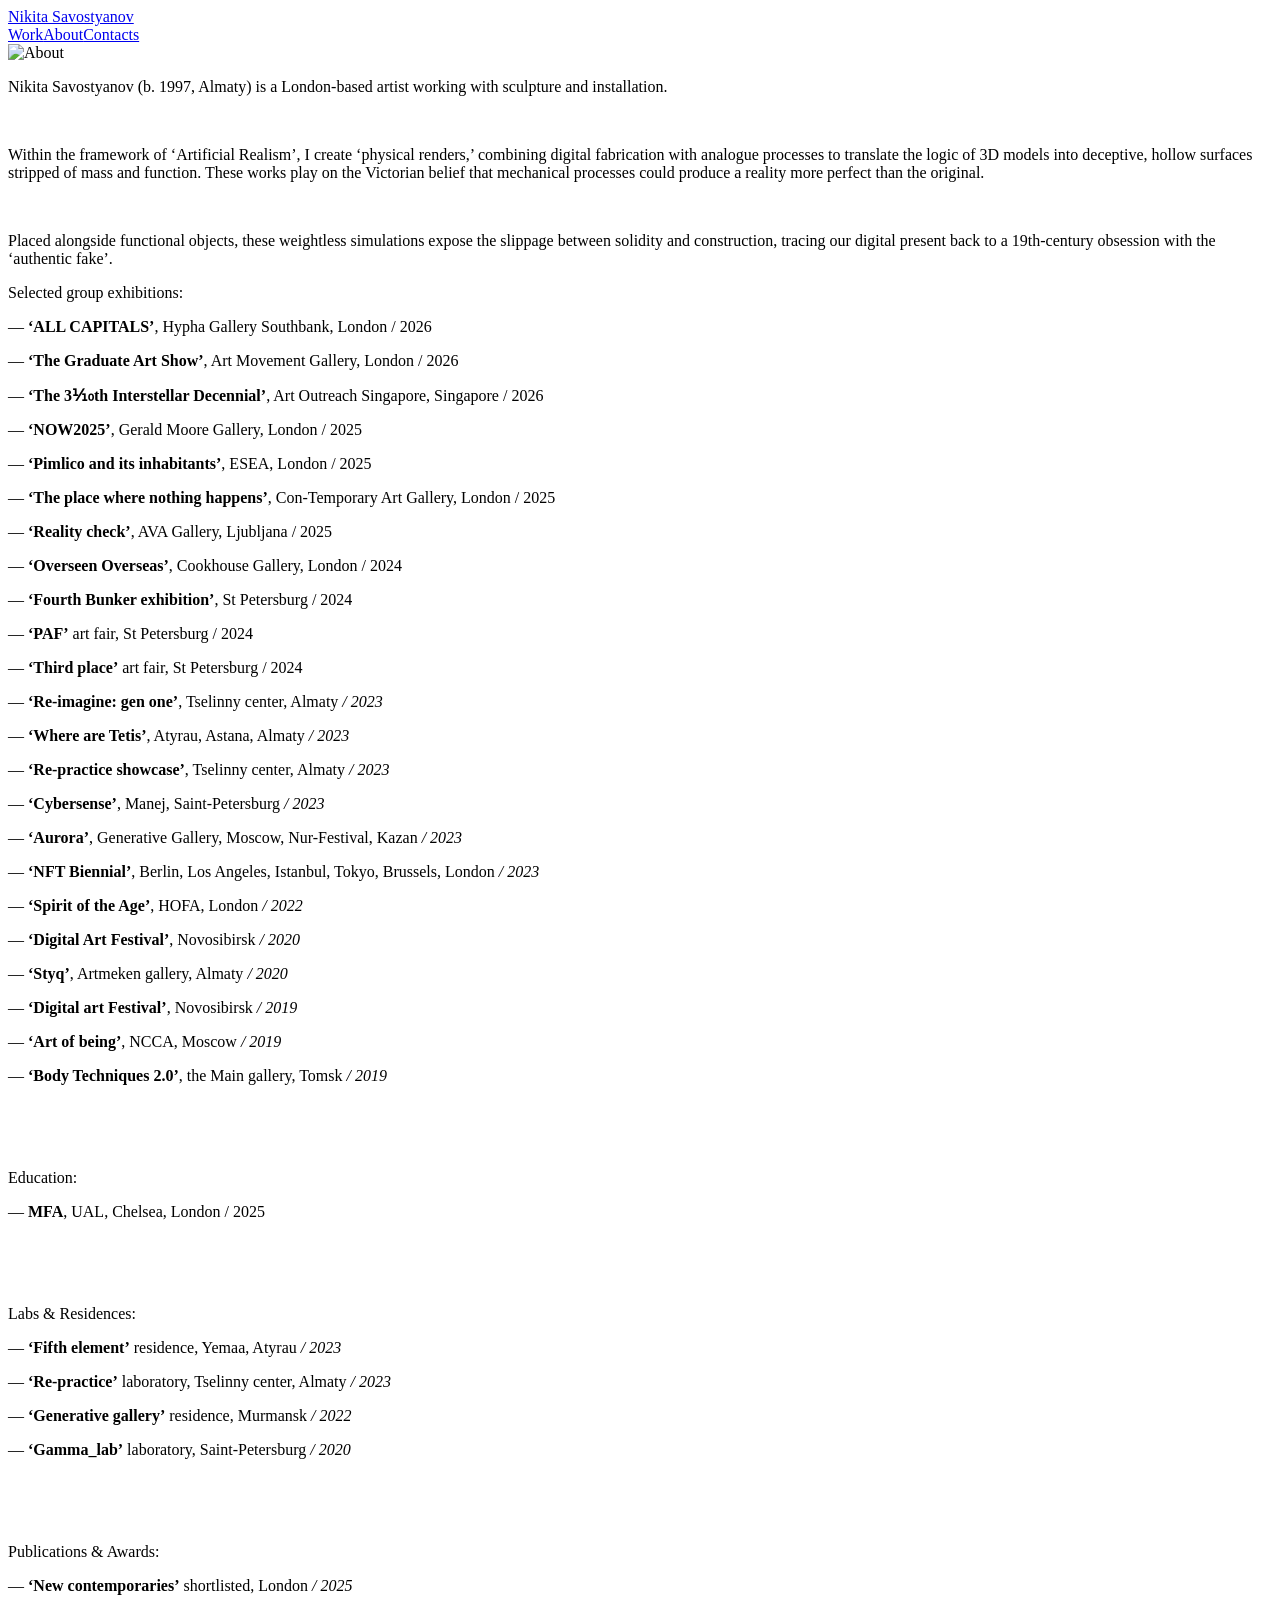
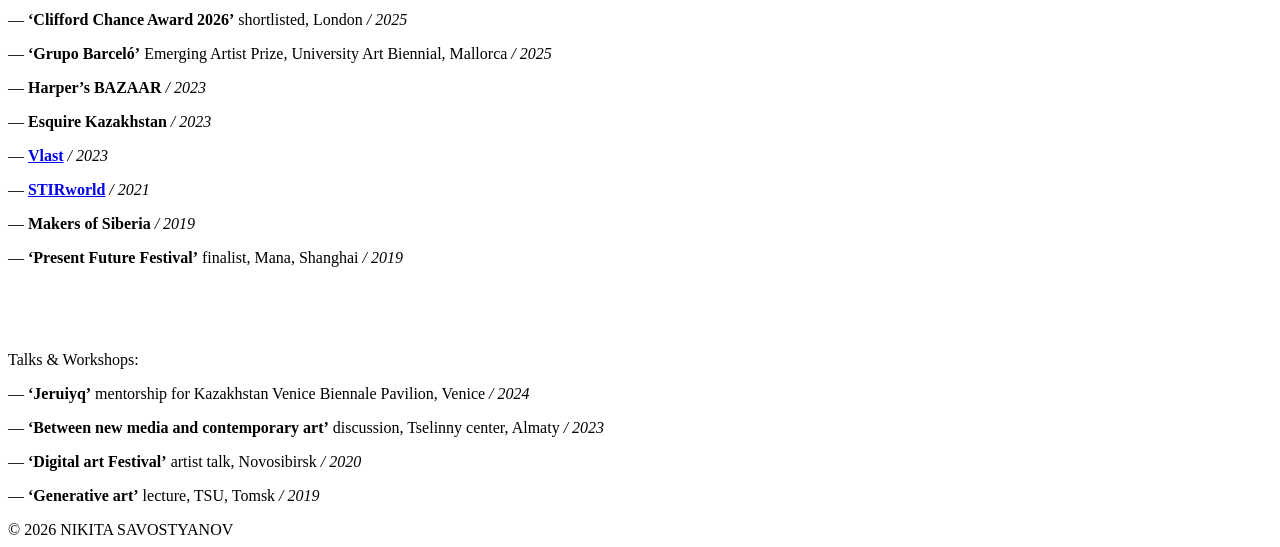
==== about/index.html @ a2f699ba "Publish 2026-10-03 22:39" ====
<!doctype html>
<html lang="en">
<head>
<meta charset="utf-8"><meta name="robots" content="noindex">
<meta name="viewport" content="width=device-width, initial-scale=1">
<title>Nikita Savostyanov — About</title>
<meta name="description" content="Nikita Savostyanov (b. 1997, Almaty) is a London-based artist working with sculpture and installation. Within the framework of ‘Artificial Realism’, I create ‘physical renders,’ co">
<meta property="og:title" content="Nikita Savostyanov — About">
<meta property="og:description" content="Nikita Savostyanov (b. 1997, Almaty) is a London-based artist working with sculpture and installation. Within the framework of ‘Artificial Realism’, I create ‘physical renders,’ co">
<meta property="og:type" content="website">
<link rel="canonical" href="https://nikitasav.com/about/">
<meta property="og:url" content="https://nikitasav.com/about/">


<link rel="preconnect" href="https://fonts.googleapis.com">
<link rel="preconnect" href="https://fonts.gstatic.com" crossorigin>
<link rel="stylesheet" href="https://fonts.googleapis.com/css2?family=Inter:ital,wght@0,400;0,700;1,400;1,700&display=swap">
<link rel="stylesheet" href="/nikitasav_website/theme/site.css?v=aeaf76d1">
<style>@font-face{font-family:"NS Meta";font-weight:400;font-style:normal;font-display:swap;src:url("/nikitasav_website/fonts/ns-meta-400.ttf") format("truetype")}@font-face{font-family:"NS Meta";font-weight:300;font-style:normal;font-display:swap;src:url("/nikitasav_website/fonts/ns-meta-300.ttf") format("truetype")}@font-face{font-family:"NS Meta";font-weight:700;font-style:normal;font-display:swap;src:url("/nikitasav_website/fonts/ns-meta-700.ttf") format("truetype")}</style>

</head>
<body>
<header class="hdr"><div class="hdr-in"><a class="hdr-name" href="/nikitasav_website/">Nikita Savostyanov</a><nav><a href="/nikitasav_website/">Work</a><a href="/nikitasav_website/about/" class="on">About</a><a href="/nikitasav_website/contacts/">Contacts</a></nav></div></header>
<main class="page no-zoom"><div class="grid">
<div class="blk blk-image" data-id="b1" style="--x:1;--y:3;--w:19;--h:22;--mo:0;--ar:19/22"><img src="/nikitasav_website/media/pages/about/01-960.jpg" srcset="/nikitasav_website/media/pages/about/01-480.jpg 480w, /nikitasav_website/media/pages/about/01-960.jpg 960w, /nikitasav_website/media/pages/about/01-1440.jpg 1440w, /nikitasav_website/media/pages/about/01-1942.jpg 1942w" sizes="(max-width:800px) 100vw, 28vw" width="1942" height="2178" alt="About" loading="eager" decoding="async"></div>
<div class="blk blk-text" data-id="b2" style="--x:21;--y:3;--w:27;--h:12;--mo:1;--ar:27/12"><div class="txt t-body a-left"><p>Nikita Savostyanov (b. 1997, Almaty) is a London-based artist working with sculpture and installation.</p><p><br></p><p>Within the framework of ‘Artificial Realism’, I create ‘physical renders,’ combining digital fabrication with analogue processes to translate the logic of 3D models into deceptive, hollow surfaces stripped of mass and function. These works play on the Victorian belief that mechanical processes could produce a reality more perfect than the original.</p><p><br></p><p>Placed alongside functional objects, these weightless simulations expose the slippage between solidity and construction, tracing our digital present back to a 19th-century obsession with the ‘authentic fake’.</p></div></div>
<div class="blk blk-text" data-id="b3" style="--x:1;--y:26;--w:44;--h:69;--mo:2;--ar:44/69"><div class="txt t-list a-left"><p class="hd">Selected group exhibitions:</p><p>— <strong>‘ALL CAPITALS’</strong>, Hypha Gallery Southbank, London / 2026</p><p>— <strong>‘The Graduate Art Show’</strong>, Art Movement Gallery, London / 2026</p><p>— <strong>‘The 3⅒th Interstellar Decennial’</strong>, Art Outreach Singapore, Singapore / 2026</p><p>— <strong>‘NOW2025’</strong>, Gerald Moore Gallery, London / 2025</p><p>— <strong>‘Pimlico and its inhabitants’</strong>, ESEA, London / 2025</p><p>— <strong>‘The place where nothing happens’</strong>, Con-Temporary Art Gallery, London / 2025</p><p>— <strong>‘Reality check’</strong>, AVA Gallery, Ljubljana / 2025</p><p>— <strong>‘Overseen Overseas’</strong>, Cookhouse Gallery, London / 2024</p><p>— <strong>‘Fourth Bunker exhibition’</strong>, St Petersburg / 2024</p><p>— <strong>‘PAF’</strong> art fair, St Petersburg / 2024</p><p>— <strong>‘Third place’</strong> art fair, St Petersburg / 2024</p><p>— <strong>‘Re-imagine: gen one’</strong>, Tselinny center, Almaty <em>/ 2023</em></p><p>— <strong>‘Where are Tetis’</strong>, Atyrau, Astana, Almaty <em>/ 2023</em></p><p>— <strong>‘Re-practice showcase’</strong>, Tselinny center, Almaty <em>/ 2023</em></p><p>— <strong>‘Cybersense’</strong>, Manej, Saint-Petersburg <em>/ 2023</em></p><p>— <strong>‘Aurora’</strong>, Generative Gallery, Moscow, Nur-Festival, Kazan <em>/ 2023</em></p><p>— <strong>‘NFT Biennial’</strong>, Berlin, Los Angeles, Istanbul, Tokyo, Brussels, London <em>/ 2023</em></p><p>— <strong>‘Spirit of the Age’</strong>, HOFA, London <em>/ 2022</em></p><p>— <strong>‘Digital Art Festival’</strong>, Novosibirsk <em>/ 2020</em></p><p>— <strong>‘Styq’</strong>, Artmeken gallery, Almaty <em>/ 2020</em></p><p>— <strong>‘Digital art Festival’</strong>, Novosibirsk <em>/ 2019</em></p><p>— <strong>‘Art of being’</strong>, NCCA, Moscow <em>/ 2019</em></p><p>— <strong>‘Body Techniques 2.0’</strong>, the Main gallery, Tomsk <em>/ 2019</em></p><p><br></p><p><br></p><p class="hd">Education:</p><p>— <strong>MFA</strong>, UAL, Chelsea, London / 2025</p><p><br></p><p><br></p><p class="hd">Labs &amp; Residences:</p><p>— <strong>‘Fifth element’</strong> residence, Yemaa, Atyrau <em>/ 2023</em></p><p>— <strong>‘Re-practice’</strong> laboratory, Tselinny center, Almaty <em>/ 2023</em></p><p>— <strong>‘Generative gallery’</strong> residence, Murmansk <em>/ 2022</em></p><p>— <strong>‘Gamma_lab’</strong> laboratory, Saint-Petersburg <em>/ 2020</em></p><p><br></p><p><br></p><p class="hd">Publications &amp; Awards:</p><p>— <strong>‘New contemporaries’</strong> shortlisted, London <em>/ 2025</em></p><p>— <strong>‘Clifford Chance Award 2026’</strong> shortlisted, London <em>/ 2025</em></p><p>— <strong>‘Grupo Barceló’</strong> Emerging Artist Prize, University Art Biennial, Mallorca <em>/ 2025</em></p><p>— <strong>Harper’s BAZAAR</strong> <em>/ 2023</em></p><p>— <strong>Esquire Kazakhstan</strong> <em>/ 2023</em></p><p>— <a href="https://vlast.kz/lifestyle/56840-zivoe-iskusstvo.html" target="_blank" rel="noopener"><strong>Vlast</strong></a> <em>/ 2023</em></p><p>— <a href="https://www.stirworld.com/see-features-digital-flow-exploring-the-nature-inspired-art-of-emergent-practitioner-pronoun-m" target="_blank" rel="noopener"><strong>STIRworld</strong></a> <em>/ 2021</em></p><p>— <strong>Makers of Siberia</strong> <em>/ 2019</em></p><p>— <strong>‘Present Future Festival’</strong> finalist, Mana, Shanghai <em>/ 2019</em></p><p><br></p><p><br></p><p class="hd">Talks &amp; Workshops:</p><p>— <strong>‘Jeruiyq’</strong> mentorship for Kazakhstan Venice Biennale Pavilion, Venice <em>/ 2024</em></p><p>— <strong>‘Between new media and contemporary art’</strong> discussion, Tselinny center, Almaty <em>/ 2023</em></p><p>— <strong>‘Digital art Festival’</strong> artist talk, Novosibirsk <em>/ 2020</em></p><p>— <strong>‘Generative art’</strong> lecture, TSU, Tomsk <em>/ 2019</em></p></div></div>
</div></main>
<footer class="ftr">© 2026 NIKITA SAVOSTYANOV</footer>
<script src="/nikitasav_website/theme/site.js?v=927d8d87" defer></script>

</body>
</html>
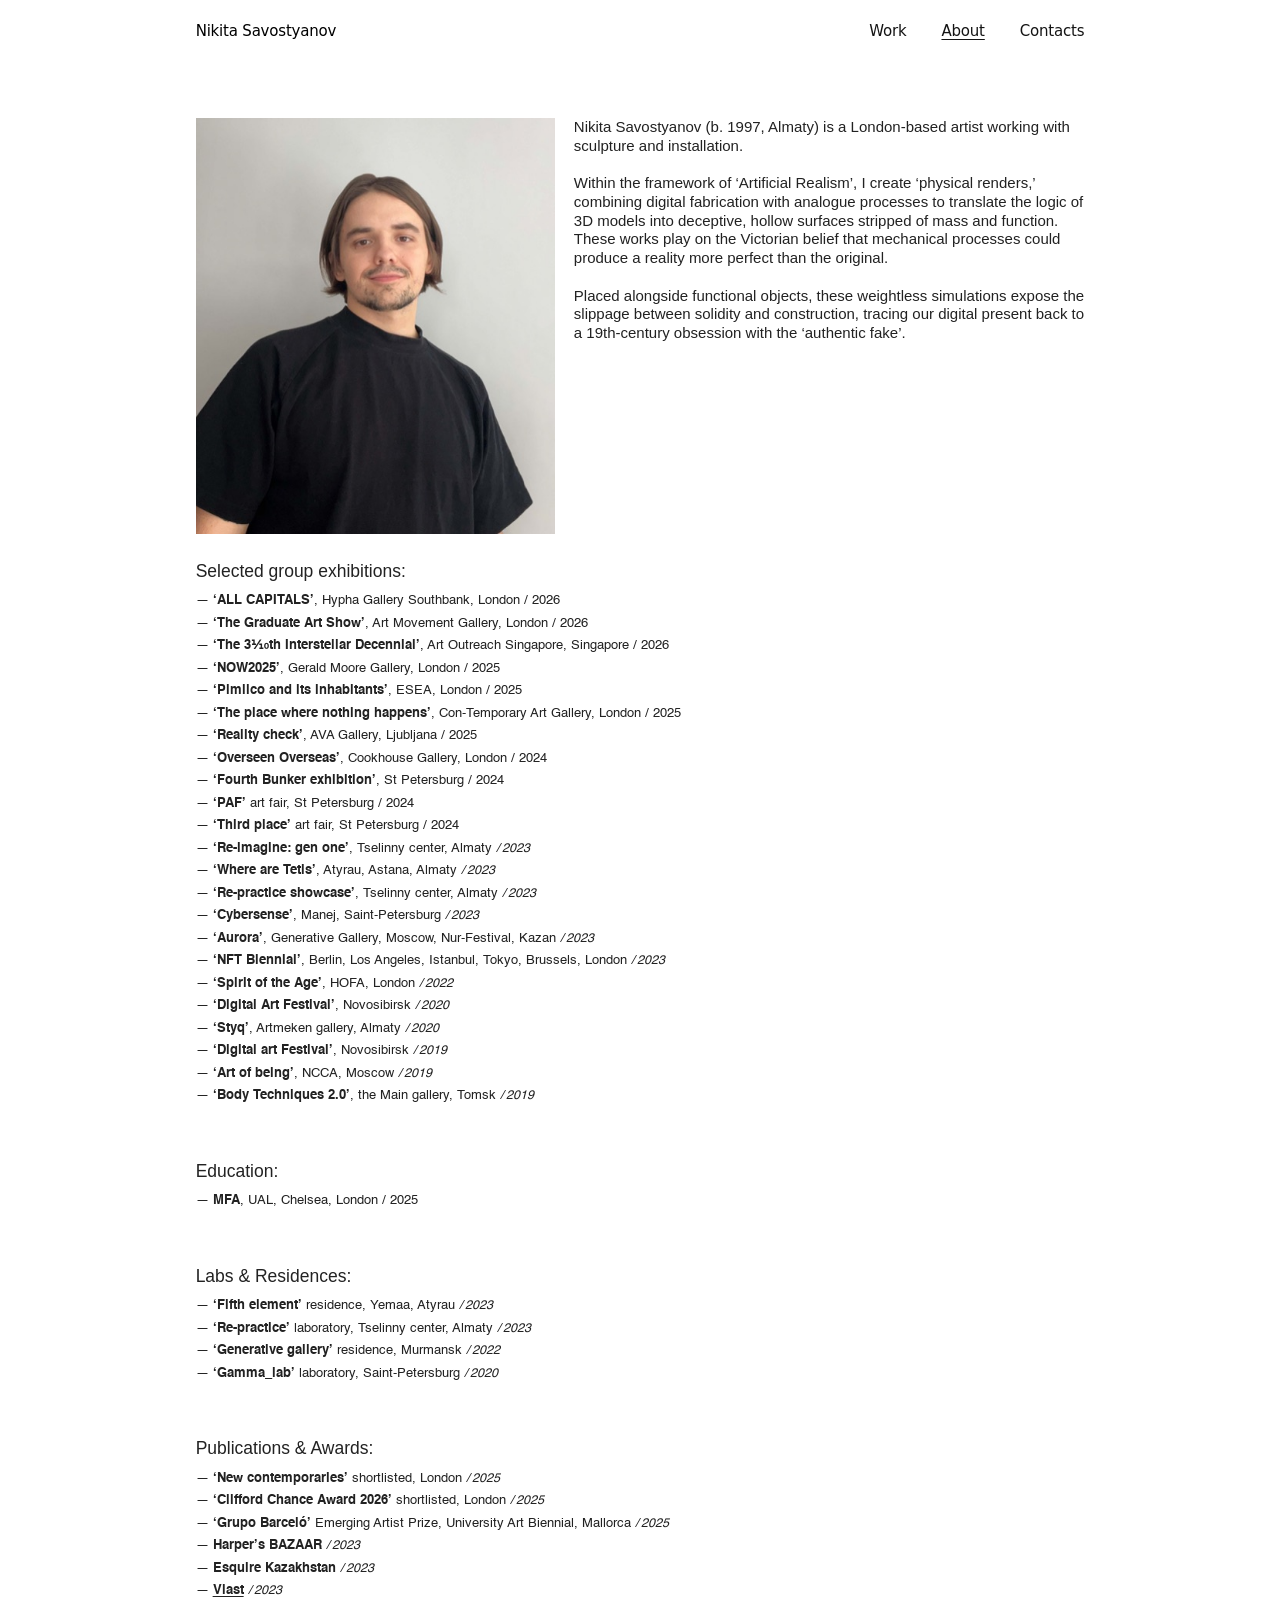
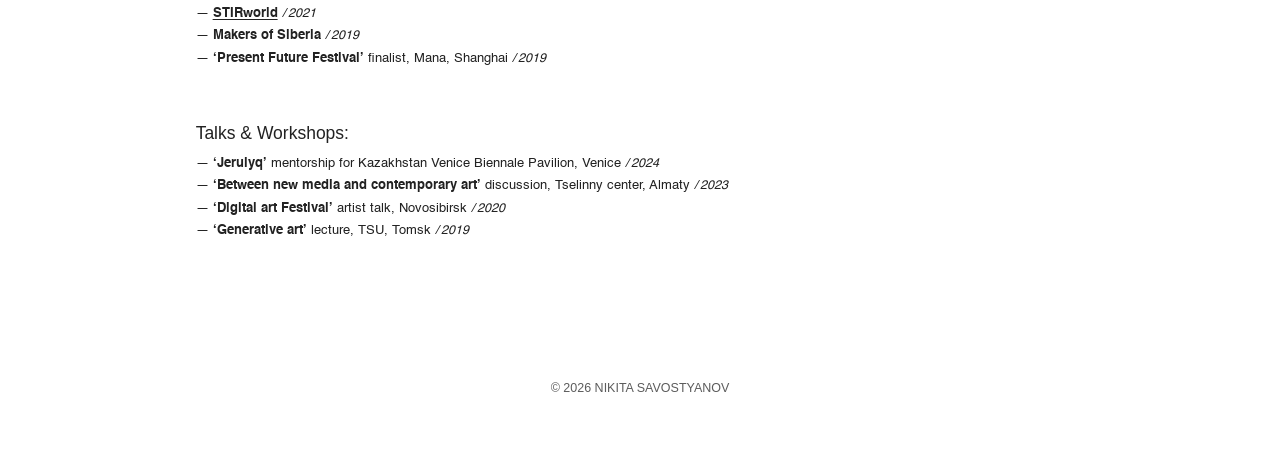
==== commit 1a9fb2b8: "Publish 2026-10-06 22:16" ====
--- a/about/index.html
+++ b/about/index.html
@@ -1,7 +1,7 @@
 <!doctype html>
 <html lang="en">
 <head>
-<meta charset="utf-8"><meta name="robots" content="noindex">
+<meta charset="utf-8">
 <meta name="viewport" content="width=device-width, initial-scale=1">
 <title>Nikita Savostyanov — About</title>
 <meta name="description" content="Nikita Savostyanov (b. 1997, Almaty) is a London-based artist working with sculpture and installation. Within the framework of ‘Artificial Realism’, I create ‘physical renders,’ co">
@@ -10,24 +10,25 @@
 <meta property="og:type" content="website">
 <link rel="canonical" href="https://nikitasav.com/about/">
 <meta property="og:url" content="https://nikitasav.com/about/">
-
+<link rel="icon" href="/favicon.svg?v=7ddfe1d6">
 
 <link rel="preconnect" href="https://fonts.googleapis.com">
 <link rel="preconnect" href="https://fonts.gstatic.com" crossorigin>
 <link rel="stylesheet" href="https://fonts.googleapis.com/css2?family=Inter:ital,wght@0,400;0,700;1,400;1,700&display=swap">
-<link rel="stylesheet" href="/nikitasav_website/theme/site.css?v=aeaf76d1">
-<style>@font-face{font-family:"NS Meta";font-weight:400;font-style:normal;font-display:swap;src:url("/nikitasav_website/fonts/ns-meta-400.ttf") format("truetype")}@font-face{font-family:"NS Meta";font-weight:300;font-style:normal;font-display:swap;src:url("/nikitasav_website/fonts/ns-meta-300.ttf") format("truetype")}@font-face{font-family:"NS Meta";font-weight:700;font-style:normal;font-display:swap;src:url("/nikitasav_website/fonts/ns-meta-700.ttf") format("truetype")}</style>
+<link rel="stylesheet" href="/theme/site.css?v=7dc61ccf">
+<style>@font-face{font-family:"NS Meta";font-weight:400;font-style:normal;font-display:swap;src:url("/fonts/ns-meta-400.ttf") format("truetype")}@font-face{font-family:"NS Meta";font-weight:300;font-style:normal;font-display:swap;src:url("/fonts/ns-meta-300.ttf") format("truetype")}@font-face{font-family:"NS Meta";font-weight:700;font-style:normal;font-display:swap;src:url("/fonts/ns-meta-700.ttf") format("truetype")}</style>
+<script>(function(){if(window.top!==window)return;function z(){var r=window.outerWidth/window.innerWidth,s=[.25,1/3,.5,2/3,.75,.8,.9,1,1.1,1.25,1.5,1.75,2,2.5,3,4,5],b=[1,1.25,1.5,1.75,2,2.25,2.5,3,3.5,4],k=1,i,j,d;for(i=0;i<s.length;i++)if(Math.abs(r/s[i]-1)<.035){d=window.devicePixelRatio/s[i];for(j=0;j<b.length;j++)if(Math.abs(d/b[j]-1)<.03)k=s[i]}document.documentElement.style.setProperty('--zoom',k)}z();addEventListener('resize',z)})()</script>
 
 </head>
 <body>
-<header class="hdr"><div class="hdr-in"><a class="hdr-name" href="/nikitasav_website/">Nikita Savostyanov</a><nav><a href="/nikitasav_website/">Work</a><a href="/nikitasav_website/about/" class="on">About</a><a href="/nikitasav_website/contacts/">Contacts</a></nav></div></header>
+<header class="hdr"><div class="hdr-in"><a class="hdr-name" href="/">Nikita Savostyanov</a><nav><a href="/">Work</a><a href="/about/" class="on">About</a><a href="/contacts/">Contacts</a></nav></div></header>
 <main class="page no-zoom"><div class="grid">
-<div class="blk blk-image" data-id="b1" style="--x:1;--y:3;--w:19;--h:22;--mo:0;--ar:19/22"><img src="/nikitasav_website/media/pages/about/01-960.jpg" srcset="/nikitasav_website/media/pages/about/01-480.jpg 480w, /nikitasav_website/media/pages/about/01-960.jpg 960w, /nikitasav_website/media/pages/about/01-1440.jpg 1440w, /nikitasav_website/media/pages/about/01-1942.jpg 1942w" sizes="(max-width:800px) 100vw, 28vw" width="1942" height="2178" alt="About" loading="eager" decoding="async"></div>
+<div class="blk blk-image" data-id="b1" style="--x:1;--y:3;--w:19;--h:22;--mo:0;--ar:19/22"><img src="/media/pages/about/01-960.jpg" srcset="/media/pages/about/01-480.jpg 480w, /media/pages/about/01-960.jpg 960w, /media/pages/about/01-1440.jpg 1440w, /media/pages/about/01-1942.jpg 1942w" sizes="(max-width:800px) 100vw, 28vw" width="1942" height="2178" alt="About" loading="eager" decoding="async"></div>
 <div class="blk blk-text" data-id="b2" style="--x:21;--y:3;--w:27;--h:12;--mo:1;--ar:27/12"><div class="txt t-body a-left"><p>Nikita Savostyanov (b. 1997, Almaty) is a London-based artist working with sculpture and installation.</p><p><br></p><p>Within the framework of ‘Artificial Realism’, I create ‘physical renders,’ combining digital fabrication with analogue processes to translate the logic of 3D models into deceptive, hollow surfaces stripped of mass and function. These works play on the Victorian belief that mechanical processes could produce a reality more perfect than the original.</p><p><br></p><p>Placed alongside functional objects, these weightless simulations expose the slippage between solidity and construction, tracing our digital present back to a 19th-century obsession with the ‘authentic fake’.</p></div></div>
 <div class="blk blk-text" data-id="b3" style="--x:1;--y:26;--w:44;--h:69;--mo:2;--ar:44/69"><div class="txt t-list a-left"><p class="hd">Selected group exhibitions:</p><p>— <strong>‘ALL CAPITALS’</strong>, Hypha Gallery Southbank, London / 2026</p><p>— <strong>‘The Graduate Art Show’</strong>, Art Movement Gallery, London / 2026</p><p>— <strong>‘The 3⅒th Interstellar Decennial’</strong>, Art Outreach Singapore, Singapore / 2026</p><p>— <strong>‘NOW2025’</strong>, Gerald Moore Gallery, London / 2025</p><p>— <strong>‘Pimlico and its inhabitants’</strong>, ESEA, London / 2025</p><p>— <strong>‘The place where nothing happens’</strong>, Con-Temporary Art Gallery, London / 2025</p><p>— <strong>‘Reality check’</strong>, AVA Gallery, Ljubljana / 2025</p><p>— <strong>‘Overseen Overseas’</strong>, Cookhouse Gallery, London / 2024</p><p>— <strong>‘Fourth Bunker exhibition’</strong>, St Petersburg / 2024</p><p>— <strong>‘PAF’</strong> art fair, St Petersburg / 2024</p><p>— <strong>‘Third place’</strong> art fair, St Petersburg / 2024</p><p>— <strong>‘Re-imagine: gen one’</strong>, Tselinny center, Almaty <em>/ 2023</em></p><p>— <strong>‘Where are Tetis’</strong>, Atyrau, Astana, Almaty <em>/ 2023</em></p><p>— <strong>‘Re-practice showcase’</strong>, Tselinny center, Almaty <em>/ 2023</em></p><p>— <strong>‘Cybersense’</strong>, Manej, Saint-Petersburg <em>/ 2023</em></p><p>— <strong>‘Aurora’</strong>, Generative Gallery, Moscow, Nur-Festival, Kazan <em>/ 2023</em></p><p>— <strong>‘NFT Biennial’</strong>, Berlin, Los Angeles, Istanbul, Tokyo, Brussels, London <em>/ 2023</em></p><p>— <strong>‘Spirit of the Age’</strong>, HOFA, London <em>/ 2022</em></p><p>— <strong>‘Digital Art Festival’</strong>, Novosibirsk <em>/ 2020</em></p><p>— <strong>‘Styq’</strong>, Artmeken gallery, Almaty <em>/ 2020</em></p><p>— <strong>‘Digital art Festival’</strong>, Novosibirsk <em>/ 2019</em></p><p>— <strong>‘Art of being’</strong>, NCCA, Moscow <em>/ 2019</em></p><p>— <strong>‘Body Techniques 2.0’</strong>, the Main gallery, Tomsk <em>/ 2019</em></p><p><br></p><p><br></p><p class="hd">Education:</p><p>— <strong>MFA</strong>, UAL, Chelsea, London / 2025</p><p><br></p><p><br></p><p class="hd">Labs &amp; Residences:</p><p>— <strong>‘Fifth element’</strong> residence, Yemaa, Atyrau <em>/ 2023</em></p><p>— <strong>‘Re-practice’</strong> laboratory, Tselinny center, Almaty <em>/ 2023</em></p><p>— <strong>‘Generative gallery’</strong> residence, Murmansk <em>/ 2022</em></p><p>— <strong>‘Gamma_lab’</strong> laboratory, Saint-Petersburg <em>/ 2020</em></p><p><br></p><p><br></p><p class="hd">Publications &amp; Awards:</p><p>— <strong>‘New contemporaries’</strong> shortlisted, London <em>/ 2025</em></p><p>— <strong>‘Clifford Chance Award 2026’</strong> shortlisted, London <em>/ 2025</em></p><p>— <strong>‘Grupo Barceló’</strong> Emerging Artist Prize, University Art Biennial, Mallorca <em>/ 2025</em></p><p>— <strong>Harper’s BAZAAR</strong> <em>/ 2023</em></p><p>— <strong>Esquire Kazakhstan</strong> <em>/ 2023</em></p><p>— <a href="https://vlast.kz/lifestyle/56840-zivoe-iskusstvo.html" target="_blank" rel="noopener"><strong>Vlast</strong></a> <em>/ 2023</em></p><p>— <a href="https://www.stirworld.com/see-features-digital-flow-exploring-the-nature-inspired-art-of-emergent-practitioner-pronoun-m" target="_blank" rel="noopener"><strong>STIRworld</strong></a> <em>/ 2021</em></p><p>— <strong>Makers of Siberia</strong> <em>/ 2019</em></p><p>— <strong>‘Present Future Festival’</strong> finalist, Mana, Shanghai <em>/ 2019</em></p><p><br></p><p><br></p><p class="hd">Talks &amp; Workshops:</p><p>— <strong>‘Jeruiyq’</strong> mentorship for Kazakhstan Venice Biennale Pavilion, Venice <em>/ 2024</em></p><p>— <strong>‘Between new media and contemporary art’</strong> discussion, Tselinny center, Almaty <em>/ 2023</em></p><p>— <strong>‘Digital art Festival’</strong> artist talk, Novosibirsk <em>/ 2020</em></p><p>— <strong>‘Generative art’</strong> lecture, TSU, Tomsk <em>/ 2019</em></p></div></div>
 </div></main>
 <footer class="ftr">© 2026 NIKITA SAVOSTYANOV</footer>
-<script src="/nikitasav_website/theme/site.js?v=927d8d87" defer></script>
+<script src="/theme/site.js?v=c935e034" defer></script>
 
 </body>
 </html>
--- a/theme/site.css
+++ b/theme/site.css
@@ -0,0 +1,134 @@
+/* Site styles. Desktop: everything scales with the window width (like Readymag).
+   Phone (up to 800px): blocks stack into a column. */
+:root {
+  /* 1 design pixel: the layout is fitted into the window by width (1024) and by height (620), like Readymag did.
+     --zoom is the browser zoom, set by a small script in the page head, so that Cmd +/- still changes the size */
+  --z: var(--zoom, 1);
+  --px: clamp(calc(0.78px * min(var(--z), 1)), min(calc(min(var(--z), 1.38) * 100vw / 1024), calc(var(--z) * 100vh / 620)), calc(2.4px * var(--z)));
+  --fpx: max(var(--px), 0.95px);                  /* same for fonts, with a lower bound */
+  --colw: calc(711 * var(--px));                  /* content column width */
+  --cell: calc(var(--colw) / 47);                 /* one grid unit */
+  --hdr: calc(64 * var(--px));
+  --ink: #222;
+  --grey: #5c5c5c;
+  /* Trebuchet MS for texts, the uploaded Helvetica ("NS Meta") for small captions and lists, Inter for the menu */
+  --f-main: "Trebuchet MS", "Lucida Grande", "Lucida Sans Unicode", Arial, sans-serif;
+  --f-nav: Inter, system-ui, -apple-system, "Segoe UI", sans-serif;
+  --f-meta: "NS Meta", Helvetica, Arial, sans-serif;
+}
+*, *::before, *::after { box-sizing: border-box; }
+html { -webkit-text-size-adjust: 100%; text-size-adjust: 100%; }
+body { margin: 0; min-height: 100vh; display: flex; flex-direction: column; background: #fff; color: var(--ink); font-family: var(--f-main); -webkit-font-smoothing: antialiased; }
+a { color: inherit; }
+img { display: block; max-width: 100%; }
+
+/* Header */
+.hdr { position: fixed; z-index: 100; top: 0; left: 0; right: 0; height: var(--hdr); background: #fff; }
+.hdr-in { width: var(--colw); height: 100%; margin: 0 auto; display: flex; align-items: center; justify-content: space-between;
+  font: 400 calc(12 * var(--fpx)) / 1.5 var(--f-nav); letter-spacing: -0.2px; padding-bottom: calc(14 * var(--px)); }
+.hdr a { text-decoration: none; color: #000; }
+.hdr nav { display: flex; gap: calc(28 * var(--px)); }
+.hdr nav a { color: #141414; }
+.hdr nav a.on, .hdr nav a:hover { text-decoration: underline; text-underline-offset: 3px; }
+
+/* Grid page */
+.page { padding-top: var(--hdr); flex: 1; }
+.grid { width: var(--colw); margin: 0 auto; display: grid; grid-template-columns: repeat(47, minmax(0, 1fr)); grid-auto-rows: minmax(var(--cell), auto); }
+.blk { position: relative; min-width: 0; grid-column: var(--x) / span var(--w); grid-row: var(--y) / span var(--h); }
+.blk-image img, .blk-image a, .blk-video iframe, .blk-video video, .ss, .ss-slide, .ss-slide img {
+  position: absolute; inset: 0; width: 100%; height: 100%; border: 0; }
+.blk-image img, .blk-video video, .ss-slide img { object-fit: cover; }
+.pg-end { grid-column: 1; pointer-events: none; }
+.crop { position: absolute; inset: 0; overflow: hidden; }
+.blk-image .crop img { inset: auto; max-width: none; object-fit: fill; }
+.blk-video { background: none; } /* no black box while a video loads */
+.ph small { display: block; margin-top: 4px; font-size: 11px; opacity: 0.8; }
+.ph { position: absolute; inset: 0; display: grid; place-items: center; background: #f1f1f1; color: #999; font: 12px/1.3 var(--f-nav); text-align: center; }
+p.ph { position: static; background: none; display: block; }
+
+/* Text */
+.txt { margin: 0; font-weight: 400; color: var(--ink); overflow-wrap: break-word; }
+.txt p { margin: 0; }
+.txt a { text-decoration: underline; text-underline-offset: 2px; }
+.t-meta a, .t-small a { text-decoration: none; }
+.t-meta a:hover, .t-small a:hover { text-decoration: underline; }
+.t-title { font: 400 calc(18 * var(--fpx)) / 1.667 var(--f-main); text-transform: uppercase; }
+.t-body { font: 400 calc(12 * var(--fpx)) / 1.25 var(--f-main); }
+.t-meta { font: 400 calc(10 * var(--fpx)) / 1.4 var(--f-meta); }
+.t-large { font: 400 calc(14 * var(--fpx)) / 2.143 var(--f-main); }
+.t-list { font: 400 calc(10 * var(--fpx)) / 1.8 var(--f-meta); }
+.t-small { font: 400 calc(10 * var(--fpx)) / 1.8 var(--f-main); color: var(--grey); }
+.txt .hd { font: 400 calc(14 * var(--fpx)) / 2.143 var(--f-main); }
+.t-title .hd { font: inherit; }
+.txt strong { font-weight: 700; }
+.a-left { text-align: left; } .a-center { text-align: center; } .a-right { text-align: right; } .a-justify { text-align: justify; }
+
+/* Slideshow */
+.ss { overflow: hidden; background: #000; }
+.ss-slide { opacity: 0; transition: opacity 0.35s; pointer-events: none; }
+.ss-slide.on { opacity: 1; }
+.ss-btn { position: absolute; top: 0; bottom: 0; width: 50%; border: 0; padding: 0; background: none; cursor: pointer; z-index: 2; }
+.ss-prev { left: 0; cursor: w-resize; } .ss-next { right: 0; cursor: e-resize; }
+.ss-btn::after { content: ""; position: absolute; top: 50%; width: 10px; height: 10px; border: solid #fff; border-width: 0 0 1.5px 1.5px; opacity: 0; transition: opacity 0.2s; filter: drop-shadow(0 0 2px rgba(0, 0, 0, 0.6)); }
+.ss-prev::after { left: 16px; transform: translateY(-50%) rotate(45deg); }
+.ss-next::after { right: 16px; transform: translateY(-50%) rotate(-135deg); }
+.ss:hover .ss-btn::after { opacity: 0.9; }
+
+/* Full-screen gallery */
+.page:not(.no-zoom) .blk-image img { cursor: zoom-in; }
+.page:not(.no-zoom) .blk-image a img { cursor: pointer; }
+.lb { position: fixed; inset: 0; z-index: 1000; background: #fff; display: flex; align-items: center; justify-content: center; cursor: zoom-out; }
+.lb-frame { position: relative; overflow: hidden; flex: none; }
+.lb-img { position: absolute; max-width: none; cursor: pointer; user-select: none; -webkit-user-select: none; }
+.lb-btn { position: absolute; border: 0; background: none; padding: 0; cursor: pointer; width: 60px; height: 60px; }
+.lb-btn::after { content: ""; position: absolute; top: 50%; left: 50%; width: 12px; height: 12px; border: solid #222; border-width: 0 0 1.5px 1.5px; }
+.lb-prev { left: 4px; top: calc(50% - 30px); } .lb-prev::after { transform: translate(-30%, -50%) rotate(45deg); }
+.lb-next { right: 4px; top: calc(50% - 30px); } .lb-next::after { transform: translate(-70%, -50%) rotate(-135deg); }
+.lb-close { top: 4px; right: 4px; }
+.lb-close::before, .lb-close::after { content: ""; position: absolute; top: 50%; left: 50%; width: 20px; height: 1.5px; background: #222; border: 0; }
+.lb-close::before { transform: translate(-50%, -50%) rotate(45deg); } .lb-close::after { transform: translate(-50%, -50%) rotate(-45deg); }
+.lb-count { position: absolute; bottom: 14px; left: 0; right: 0; text-align: center; font: 400 11px/1 var(--f-nav); color: var(--grey); pointer-events: none; }
+
+/* Home */
+.home { flex: 1; width: var(--colw); margin: 0 auto; padding-top: calc(var(--hdr) + 16 * var(--px)); }
+.card { display: block; text-decoration: none; margin-bottom: calc(48 * var(--px)); text-align: right; }
+.card-img { display: block; position: relative; overflow: hidden; }
+.card-img img { position: absolute; left: 0; top: 0; width: 100%; height: 100%; max-width: none; object-fit: cover; transition: opacity 0.2s; }
+.card-img:not([style]) img { position: static; height: auto; }
+.card:hover img { opacity: 0.86; }
+.card-t { display: block; font: 400 calc(14 * var(--fpx)) / 2.143 var(--f-main); color: #000; }
+.card-m { display: block; font: 400 calc(10 * var(--fpx)) / 1.8 var(--f-main); color: var(--grey); }
+.card .ph { position: static; aspect-ratio: 16 / 9; }
+.nf { font: 400 calc(12 * var(--fpx)) / 2 var(--f-main); color: var(--grey); margin: 0 0 calc(16 * var(--px)); }
+
+/* Footer */
+.ftr { margin-top: calc(96 * var(--px)); padding-bottom: calc(40 * var(--px)); text-align: center; font: 400 calc(10 * var(--fpx)) / 1.8 var(--f-main); color: var(--grey); }
+
+/* ---------- Phone ---------- */
+@media (max-width: 800px) {
+  :root { --hdr: 52px; }
+  .hdr-in { width: auto; padding: 0 16px; font-size: 13px; }
+  .hdr nav { gap: 18px; }
+  .page { padding-top: calc(var(--hdr) + 8px); }
+  .grid { width: auto; margin: 0 16px; grid-template-columns: minmax(0, 1fr) minmax(0, 1fr); grid-auto-rows: auto; gap: 12px; align-items: start; }
+  .blk { grid-column: span 2; grid-row: auto; order: var(--mo); }
+  .blk.m-half { grid-column: span 1; }
+  .blk.m-hide, .pg-end { display: none; }
+  .blk-image, .blk-video, .blk-slideshow { aspect-ratio: var(--ar); }
+  .blk-text, .blk-title { margin: 6px 0; }
+  .t-title { font-size: 18px; line-height: 1.4; }
+  .t-body { font-size: 14px; line-height: 1.45; }
+  .t-meta { font-size: 12px; line-height: 1.45; }
+  .t-large { font-size: 14px; line-height: 1.8; }
+  .t-list { font-size: 12px; line-height: 1.7; }
+  .txt .hd { font-size: 15px; line-height: 2; }
+  .t-small { font-size: 12px; }
+  .a-justify { text-align: left; }
+  .home { width: auto; margin: 0 16px; padding-top: calc(var(--hdr) + 8px); }
+  .card { margin-bottom: 28px; }
+  .card-t { font-size: 15px; line-height: 1.5; margin-top: 8px; }
+  .card-m { font-size: 12px; line-height: 1.5; }
+  .ftr { margin-top: 56px; padding-bottom: 32px; font-size: 11px; }
+  .ss-btn::after { opacity: 0.9; }
+  .lb-prev, .lb-next { top: auto; bottom: 0; }
+}
